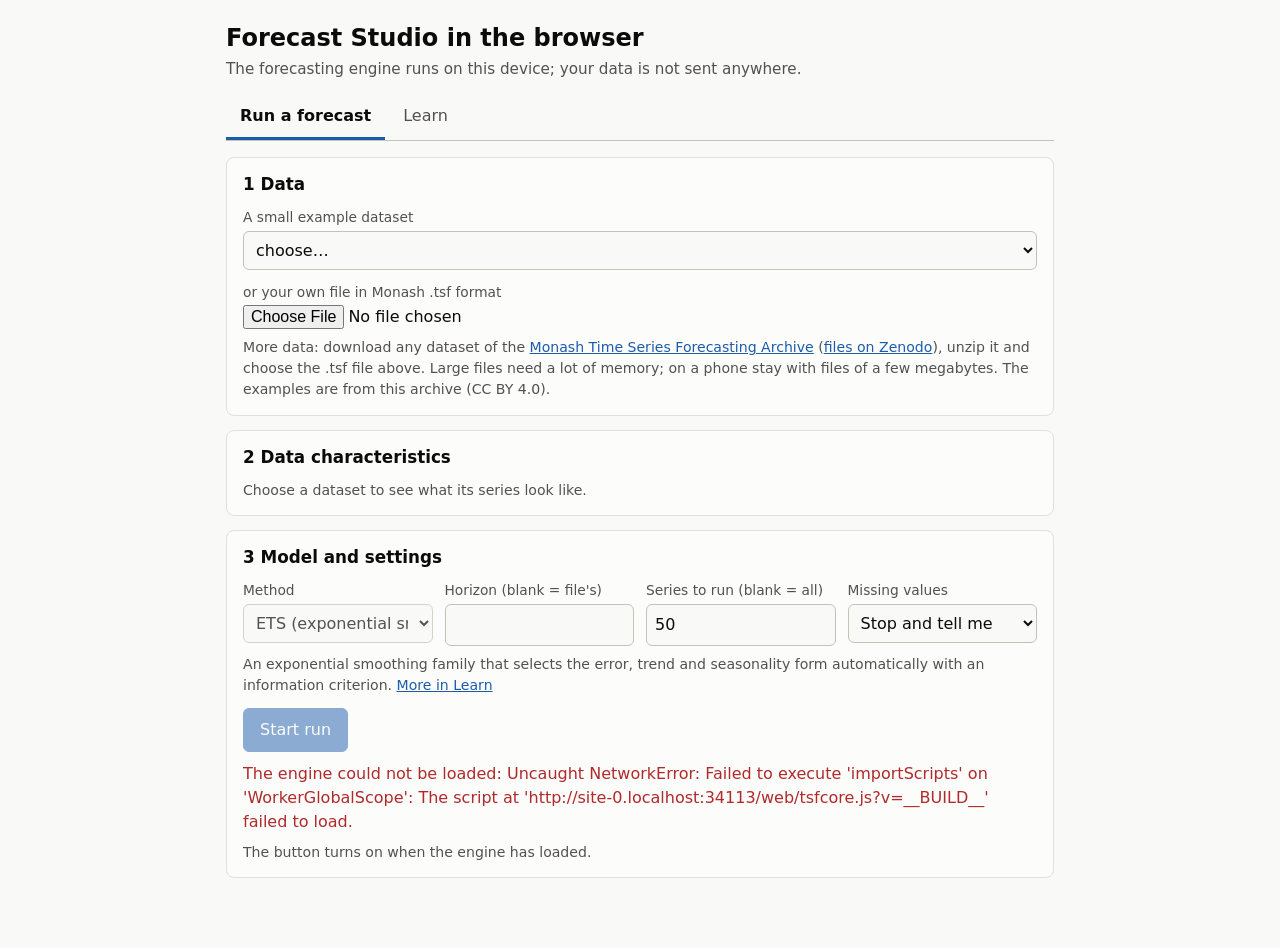
==== web/index.html @ 1c09b280 "References checked against bibliographic records; Learn explains the characteristics Reference check" ====
<!doctype html>
<html lang="en">
<head>
<meta charset="utf-8">
<meta name="viewport" content="width=device-width, initial-scale=1">
<title>Forecast Studio in the browser</title>
<style>
  :root {
    color-scheme: light;
    --bg: #f9f9f7; --panel: #fcfcfb; --ink: #0b0b0b; --ink2: #52514e; --muted: #898781; --line: #e1e0d9; --axis: #c3c2b7;
    --accent: #1c5cab; --on-accent: #ffffff; --series-1: #2a78d6; --band: rgba(42, 120, 214, 0.07);
    --warn: #7a5200; --bad: #b02a2a;
  }
  @media (prefers-color-scheme: dark) {
    :root {
      color-scheme: dark;
      --bg: #0d0d0d; --panel: #1a1a19; --ink: #f0efec; --ink2: #c3c2b7; --muted: #898781; --line: #2c2c2a; --axis: #383835;
      --accent: #86b6ef; --on-accent: #0b0b0b; --series-1: #3987e5; --band: rgba(57, 135, 229, 0.10);
      --warn: #fab219; --bad: #e66767;
    }
  }
  * { box-sizing: border-box; }
  body { margin: 0; background: var(--bg); color: var(--ink); font: 16px/1.5 system-ui, -apple-system, "Segoe UI", sans-serif; }
  main { max-width: 860px; margin: 0 auto; padding: 20px 16px 56px; }
  h1 { font-size: 1.5rem; margin: 0 0 2px; }
  .sub { color: var(--ink2); margin: 0 0 14px; font-size: 0.95rem; }
  nav { display: flex; gap: 4px; border-bottom: 1px solid var(--axis); margin-bottom: 16px; }
  nav button { font: inherit; padding: 9px 14px; border: 0; border-bottom: 3px solid transparent; background: none; color: var(--ink2); cursor: pointer; }
  nav button[aria-selected=true] { color: var(--ink); border-bottom-color: var(--accent); font-weight: 600; }
  section { background: var(--panel); border: 1px solid var(--line); border-radius: 8px; padding: 14px 16px; margin-bottom: 14px; }
  h2 { font-size: 1.05rem; margin: 0 0 10px; }
  h3 { font-size: 0.98rem; margin: 18px 0 6px; }
  label { display: block; font-size: 0.86rem; color: var(--ink2); margin-bottom: 3px; }
  .grid { display: grid; grid-template-columns: repeat(auto-fit, minmax(160px, 1fr)); gap: 12px; }
  select, input[type=number] { width: 100%; padding: 8px; font: inherit; color: var(--ink); background: var(--bg); border: 1px solid var(--axis); border-radius: 6px; }
  input[type=file] { width: 100%; font: inherit; color: var(--ink); }
  button.act { font: inherit; padding: 9px 16px; border-radius: 6px; border: 1px solid var(--accent); background: var(--accent); color: var(--on-accent); cursor: pointer; }
  button.plain { font: inherit; padding: 7px 12px; border-radius: 6px; border: 1px solid var(--axis); background: transparent; color: var(--ink); cursor: pointer; }
  button:disabled { opacity: 0.5; cursor: default; }
  .row { display: flex; flex-wrap: wrap; gap: 10px; align-items: center; margin-top: 12px; }
  .note { color: var(--ink2); font-size: 0.88rem; margin: 8px 0 0; }
  .note a, .learn a { color: var(--accent); }
  .status { margin: 0; }
  .error { color: var(--bad); }
  .warning { color: var(--warn); font-size: 0.9rem; margin: 6px 0 0; }
  .scroll { overflow-x: auto; }
  table { border-collapse: collapse; width: 100%; font-size: 0.92rem; font-variant-numeric: tabular-nums; }
  th, td { padding: 6px 8px; border-bottom: 1px solid var(--line); text-align: right; white-space: nowrap; }
  th:first-child, td:first-child { text-align: left; }
  th { color: var(--ink2); font-weight: 600; }
  .files a { display: inline-block; margin: 4px 12px 0 0; color: var(--accent); font-size: 0.92rem; }
  .bar { height: 6px; background: var(--line); border-radius: 3px; overflow: hidden; margin-top: 10px; }
  .bar > div { height: 100%; width: 0; background: var(--series-1); transition: width 0.3s linear; }
  /* charts */
  .chart { position: relative; margin-top: 6px; }
  .chart svg { display: block; width: 100%; height: auto; touch-action: pan-y; }
  .chart-head { display: flex; flex-wrap: wrap; gap: 8px; align-items: end; }
  .chart-head > div { flex: 1 1 180px; }
  .legend { display: flex; gap: 14px; font-size: 0.85rem; color: var(--ink2); margin: 8px 0 0; }
  .legend i { display: inline-block; width: 18px; height: 0; border-top: 2px solid; vertical-align: middle; margin-right: 5px; }
  .tip { position: absolute; pointer-events: none; background: var(--panel); border: 1px solid var(--axis); border-radius: 6px; padding: 5px 8px;
         font-size: 0.82rem; line-height: 1.35; white-space: nowrap; box-shadow: 0 2px 8px rgba(0, 0, 0, 0.12); font-variant-numeric: tabular-nums; }
  .tip b { font-weight: 600; }
  svg text { font: 11px system-ui, -apple-system, "Segoe UI", sans-serif; fill: var(--muted); }
  svg .lbl { fill: var(--ink2); font-size: 12px; }
  /* data characteristics */
  .tiles { display: grid; grid-template-columns: repeat(auto-fit, minmax(110px, 1fr)); gap: 8px; }
  .tile { border: 1px solid var(--line); border-radius: 6px; padding: 8px 10px; }
  .tile b { display: block; font-size: 1.35rem; font-weight: 600; line-height: 1.2; }
  .tile span { font-size: 0.85rem; color: var(--ink2); }
  .chk { display: flex; gap: 8px; align-items: center; margin: 10px 0 0; font-size: 0.9rem; color: var(--ink); }
  #pcaCanvas { display: block; width: 100%; touch-action: pan-y; cursor: crosshair; }
  .pca-legend { display: flex; flex-wrap: wrap; gap: 6px 10px; align-items: center; font-size: 0.85rem; color: var(--ink2); margin-top: 8px; }
  .pca-legend button { font: inherit; display: inline-flex; align-items: center; gap: 6px; padding: 3px 8px; border: 1px solid var(--axis);
                       border-radius: 14px; background: transparent; color: var(--ink); cursor: pointer; }
  .pca-legend button[aria-pressed=true] { border-color: var(--ink); font-weight: 600; }
  .sw { display: inline-block; width: 10px; height: 10px; border-radius: 50%; }
  .sw.hollow { border: 1.2px solid var(--muted); }
  .ramp { display: inline-block; width: 90px; height: 10px; border-radius: 5px; }
  section > div details, #charBody > details { border-top: 1px solid var(--line); padding: 8px 0; margin-top: 10px; }
  details > summary { cursor: pointer; font-size: 0.93rem; color: var(--ink2); }
  /* learn */
  .learn p { margin: 6px 0; }
  .learn details { border-top: 1px solid var(--line); padding: 8px 0; }
  .learn summary { cursor: pointer; font-weight: 600; }
  .learn summary span { font-weight: 400; color: var(--ink2); }
  .learn dl { margin: 8px 0 0; display: grid; grid-template-columns: minmax(90px, max-content) 1fr; gap: 4px 12px; font-size: 0.93rem; }
  .learn dt { color: var(--ink2); }
  .learn dd { margin: 0; }
  .learn ol { padding-left: 20px; font-size: 0.92rem; }
  .learn li { margin-bottom: 6px; }
  .tag { font-size: 0.78rem; color: var(--ink2); border: 1px solid var(--axis); border-radius: 4px; padding: 0 5px; margin-left: 6px; white-space: nowrap; }
  @media (max-width: 520px) { .learn dl { grid-template-columns: 1fr; } .learn dt { margin-top: 6px; } }
</style>
</head>
<body>
<main>
  <h1>Forecast Studio in the browser</h1>
  <p class="sub">The forecasting engine runs on this device; your data is not sent anywhere.</p>
  <nav role="tablist">
    <button id="tab-run" role="tab" aria-selected="true" aria-controls="panel-run">Run a forecast</button>
    <button id="tab-learn" role="tab" aria-selected="false" aria-controls="panel-learn">Learn</button>
  </nav>

  <div id="panel-run" role="tabpanel" aria-labelledby="tab-run">
    <section>
      <h2>1 Data</h2>
      <label for="example">A small example dataset</label>
      <select id="example"><option value="">loading…</option></select>
      <label for="file" style="margin-top:12px">or your own file in Monash .tsf format</label>
      <input id="file" type="file" accept=".tsf,text/plain">
      <p id="dataInfo" class="note"></p>
      <p class="note">More data: download any dataset of the
        <a href="https://forecastingdata.org/" target="_blank" rel="noopener">Monash Time Series Forecasting Archive</a>
        (<a href="https://zenodo.org/communities/forecasting" target="_blank" rel="noopener">files on Zenodo</a>), unzip it and choose
        the .tsf file above. Large files need a lot of memory; on a phone stay with files of a few megabytes.
        The examples are from this archive (CC BY 4.0).</p>
    </section>

    <section>
      <h2>2 Data characteristics</h2>
      <p id="charStatus" class="note" style="margin-top:0">Choose a dataset to see what its series look like.</p>
      <button id="charRun" class="plain" type="button" hidden>Analyse the data</button>
      <div id="charBody" hidden>
        <h3>Demand pattern of the series</h3>
        <div id="classTiles" class="tiles"></div>
        <p class="note">Classes of Syntetos, Boylan and Croston (2005): a series is <i>intermittent</i> or <i>lumpy</i> when demand
          occurs rarely (average interval between non-zero values of 1.32 or more), and <i>erratic</i> or <i>lumpy</i> when the
          non-zero values vary a lot (squared coefficient of variation of 0.49 or more).</p>

        <h3>Map of the series (principal components)</h3>
        <p id="pcaHint" class="note" style="margin-top:0"></p>
        <div id="pcaBox">
          <div class="grid">
            <div><label for="pcaX">Horizontal axis</label><select id="pcaX"></select></div>
            <div><label for="pcaY">Vertical axis</label><select id="pcaY"></select></div>
            <div><label for="pcaColor">Colour by</label><select id="pcaColor"></select></div>
          </div>
          <label class="chk"><input id="pcaArrows" type="checkbox" checked> Show the characteristics that pull the map (loadings)</label>
          <div id="pcaWrap" class="chart"><canvas id="pcaCanvas" role="img"></canvas><div id="pcaTip" class="tip" hidden></div></div>
          <div id="pcaLegend" class="pca-legend"></div>
          <p id="pcaNote" class="note"></p>
          <details><summary>Strongest loadings of each component</summary><div class="scroll"><table id="loadTable"></table></div></details>
        </div>
        <details><summary>Summary of every characteristic</summary><div class="scroll"><table id="featTable"></table></div></details>
        <div class="row"><button id="featCsv" class="plain" type="button">Download characteristics (CSV)</button>
          <button id="pcaCsv" class="plain" type="button">Download map coordinates (CSV)</button></div>
      </div>
    </section>

    <section>
      <h2>3 Model and settings</h2>
      <div class="grid">
        <div><label for="method">Method</label><select id="method" disabled><option>loading…</option></select></div>
        <div><label for="horizon">Horizon (blank = file's)</label><input id="horizon" type="number" min="1" inputmode="numeric"></div>
        <div><label for="maxSeries">Series to run (blank = all)</label><input id="maxSeries" type="number" min="1" inputmode="numeric" value="50"></div>
        <div><label for="missing">Missing values</label>
          <select id="missing"><option value="error">Stop and tell me</option><option value="locf">Carry last value forward</option>
            <option value="interpolate">Linear interpolation</option><option value="zero">Fill with zero</option></select></div>
      </div>
      <p id="methodInfo" class="note"></p>
      <div class="row"><button id="run" class="act" type="button" disabled>Start run</button><p id="status" class="status note">Loading the engine…</p></div>
      <p id="runWhy" class="note" hidden></p>
      <div id="progress" class="bar" hidden><div></div></div>
    </section>

    <section id="results" hidden>
      <h2>4 Results</h2>
      <p id="runInfo" class="note"></p>
      <div id="warnings"></div>

      <h3>Summary of the error measures</h3>
      <div class="scroll"><table id="summary"></table></div>

      <h3 id="fcTitle">Actual values and forecast</h3>
      <div class="chart-head">
        <div><label for="seriesSel">Series</label><select id="seriesSel"></select></div>
        <button id="prevSeries" class="plain" type="button" aria-label="Previous series">‹ Previous</button>
        <button id="nextSeries" class="plain" type="button" aria-label="Next series">Next ›</button>
      </div>
      <div class="legend"><span><i style="border-color:var(--ink2)"></i>Actual</span><span><i style="border-color:var(--series-1)"></i>Forecast</span></div>
      <div id="fcChart" class="chart"></div>
      <p id="fcNote" class="note"></p>

      <h3 id="histTitle">How the error is spread over the series</h3>
      <div class="chart-head"><div><label for="metricSel">Error measure</label><select id="metricSel"></select></div></div>
      <div id="histChart" class="chart"></div>
      <p id="histNote" class="note"></p>

      <h3>Result files</h3>
      <div class="row" style="margin-top:4px"><button id="downloadAll" class="act" type="button">Download all (.zip)</button></div>
      <div id="files" class="files"></div>
    </section>
  </div>

  <div id="panel-learn" role="tabpanel" aria-labelledby="tab-learn" class="learn" hidden>
    <section>
      <h2>What a run does</h2>
      <p>Each series is split in two: the last <i>horizon</i> observations are set aside as the test part, everything before
        them is the training part. The method sees only the training part and forecasts the horizon; the forecast is then
        compared with the test part, one error value per series for each measure.</p>
      <p>Series too short for the split are left out and listed in the result. When a method fails on a series, that series
        receives the seasonal naive forecast instead; these fallbacks are counted and reported, never hidden.</p>
      <p>Nothing on this tab runs a computation. The texts are the ones the desktop application shows for the same methods
        and measures.</p>
    </section>
    <section>
      <h2>Forecasting methods</h2>
      <p class="note" style="margin-top:0">The methods this page can run. Open one to read how it works, when to use it and what to watch for.</p>
      <div id="learnModels"></div>
    </section>
    <section>
      <h2>Error measures</h2>
      <p class="note" style="margin-top:0">Every measure is computed per series; the summary gives the mean and the median over the series.
        A value that is undefined for a series (for example a division by zero) is left out and counted, not replaced.</p>
      <div id="learnMetrics"></div>
    </section>
    <section>
      <h2>Data characteristics and the map of the series</h2>
      <p class="note" style="margin-top:0">What the page computes for every series before any forecast is made, and how to read the map drawn from it.</p>
      <div id="learnChars"></div>
    </section>
    <section>
      <h2>References</h2>
      <p id="learnRefsNote" class="note" style="margin-top:0"></p>
      <ol id="learnRefs"></ol>
    </section>
  </div>
</main>
<!-- __BUILD__ is replaced by the commit id when the page is published, so a browser never mixes files of two versions -->
<script src="app.js?v=__BUILD__"></script>
</body>
</html>
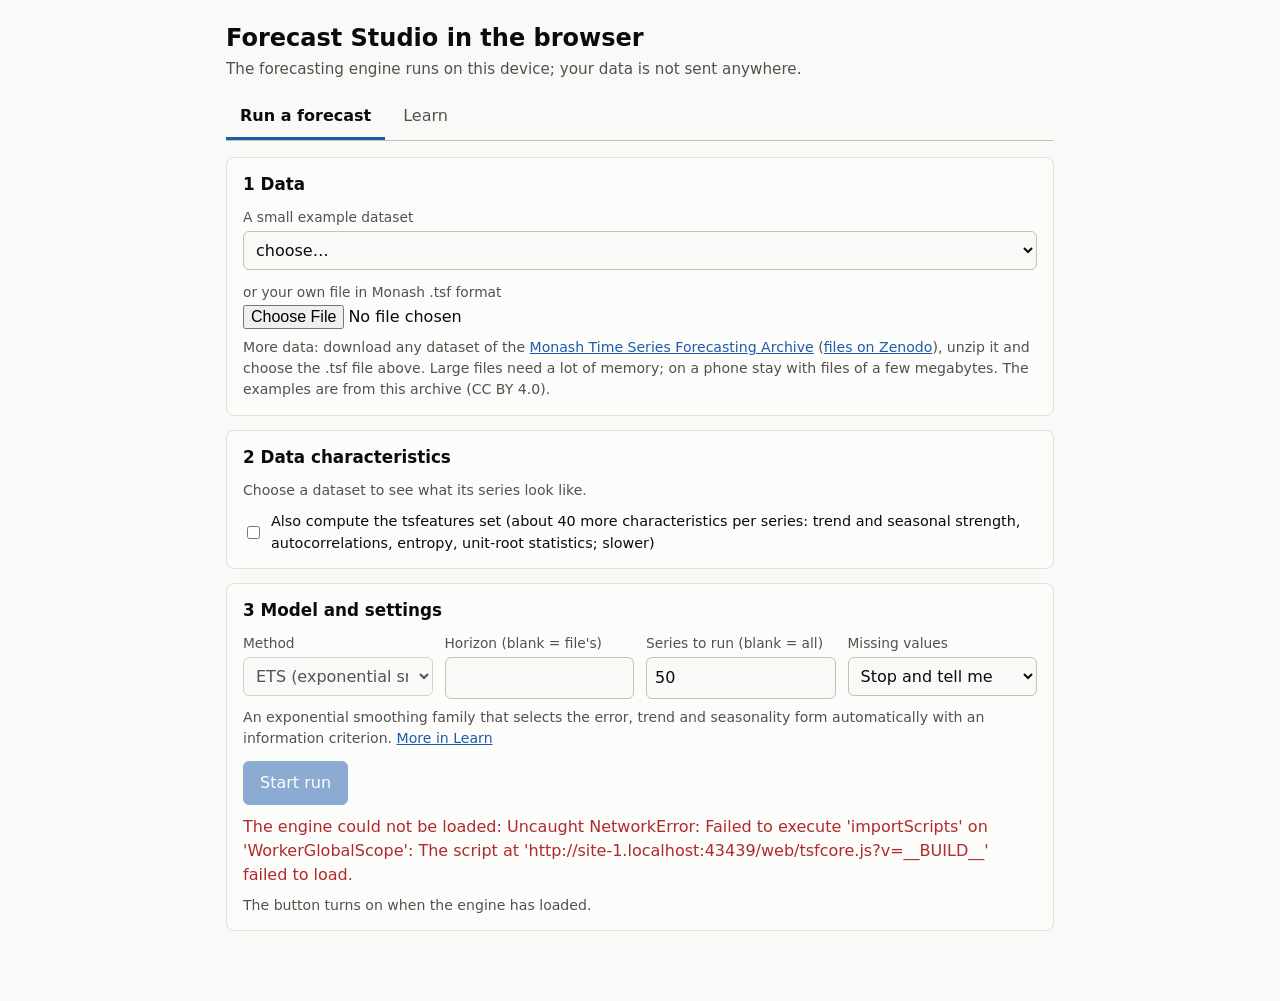
==== commit 933e5777: "tsfeatures set in the C++ core and on the browser page; remaining references checked cpp/src/tsfeat." ====
--- a/web/index.html
+++ b/web/index.html
@@ -120,6 +120,8 @@
     <section>
       <h2>2 Data characteristics</h2>
       <p id="charStatus" class="note" style="margin-top:0">Choose a dataset to see what its series look like.</p>
+      <label id="charTsfRow" class="chk" hidden><input id="charTsf" type="checkbox"> Also compute the tsfeatures set (about 40 more
+        characteristics per series: trend and seasonal strength, autocorrelations, entropy, unit-root statistics; slower)</label>
       <button id="charRun" class="plain" type="button" hidden>Analyse the data</button>
       <div id="charBody" hidden>
         <h3>Demand pattern of the series</h3>
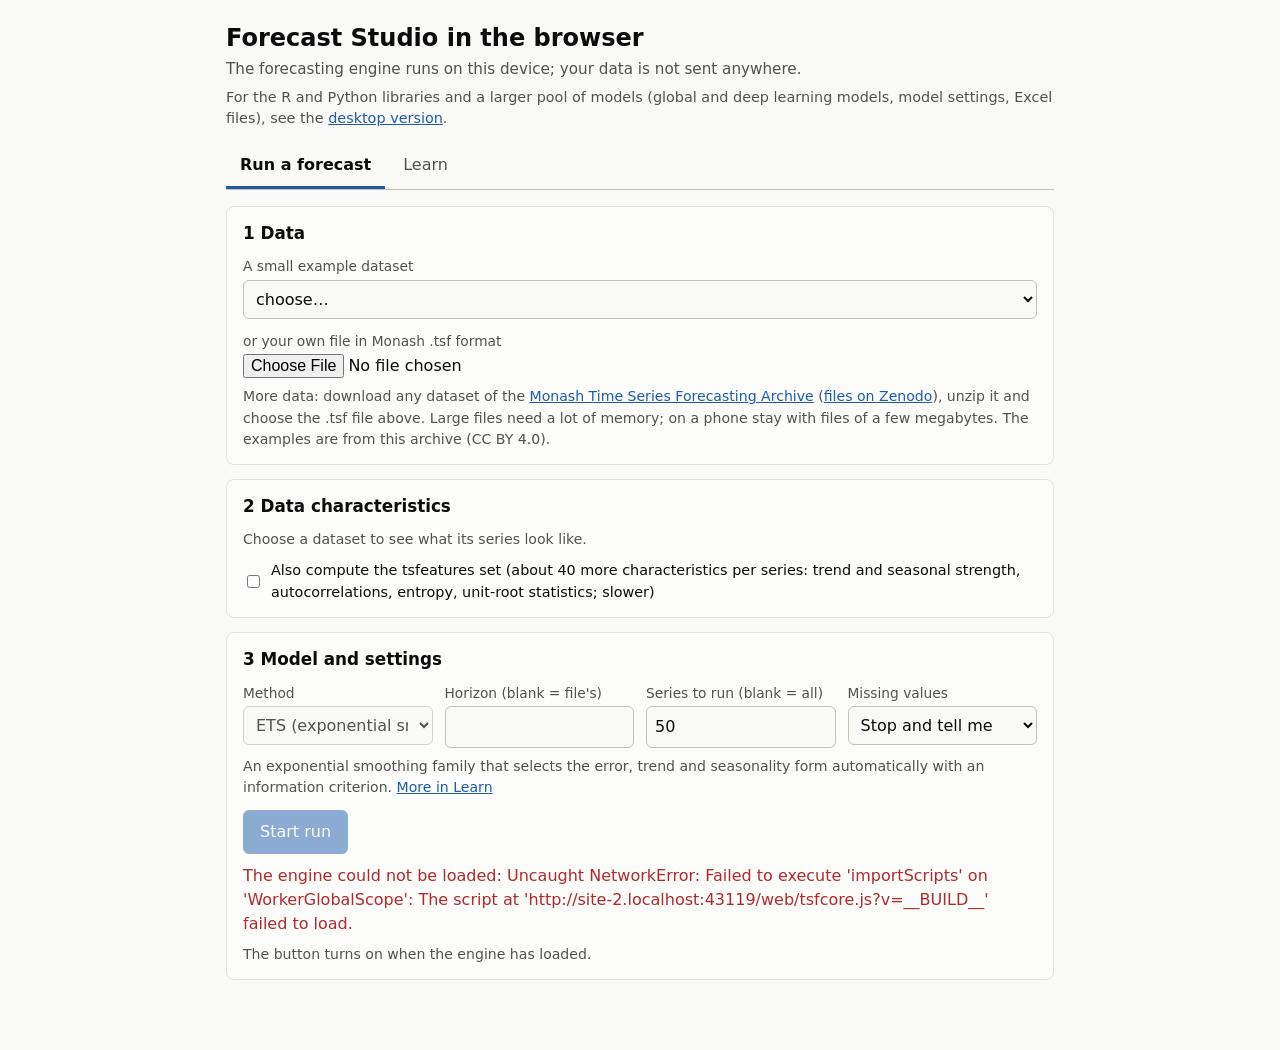
==== commit ad712294: "Browser page: link to the desktop version; desktop page with download, R and Python setup The browse" ====
--- a/web/index.html
+++ b/web/index.html
@@ -23,7 +23,9 @@
   body { margin: 0; background: var(--bg); color: var(--ink); font: 16px/1.5 system-ui, -apple-system, "Segoe UI", sans-serif; }
   main { max-width: 860px; margin: 0 auto; padding: 20px 16px 56px; }
   h1 { font-size: 1.5rem; margin: 0 0 2px; }
-  .sub { color: var(--ink2); margin: 0 0 14px; font-size: 0.95rem; }
+  .sub { color: var(--ink2); margin: 0 0 6px; font-size: 0.95rem; }
+  .desk { color: var(--ink2); margin: 0 0 14px; font-size: 0.9rem; }
+  .desk a { color: var(--accent); }
   nav { display: flex; gap: 4px; border-bottom: 1px solid var(--axis); margin-bottom: 16px; }
   nav button { font: inherit; padding: 9px 14px; border: 0; border-bottom: 3px solid transparent; background: none; color: var(--ink2); cursor: pointer; }
   nav button[aria-selected=true] { color: var(--ink); border-bottom-color: var(--accent); font-weight: 600; }
@@ -97,6 +99,8 @@
 <main>
   <h1>Forecast Studio in the browser</h1>
   <p class="sub">The forecasting engine runs on this device; your data is not sent anywhere.</p>
+  <p class="desk">For the R and Python libraries and a larger pool of models (global and deep learning models, model settings,
+    Excel files), see the <a href="desktop.html">desktop version</a>.</p>
   <nav role="tablist">
     <button id="tab-run" role="tab" aria-selected="true" aria-controls="panel-run">Run a forecast</button>
     <button id="tab-learn" role="tab" aria-selected="false" aria-controls="panel-learn">Learn</button>
@@ -208,7 +212,9 @@
     </section>
     <section>
       <h2>Forecasting methods</h2>
-      <p class="note" style="margin-top:0">The methods this page can run. Open one to read how it works, when to use it and what to watch for.</p>
+      <p class="note" style="margin-top:0">The methods this page can run. Open one to read how it works, when to use it and what to watch for.
+        The <a href="desktop.html">desktop version</a> adds global and deep learning models and can run the methods with the
+        original R and Python libraries.</p>
       <div id="learnModels"></div>
     </section>
     <section>
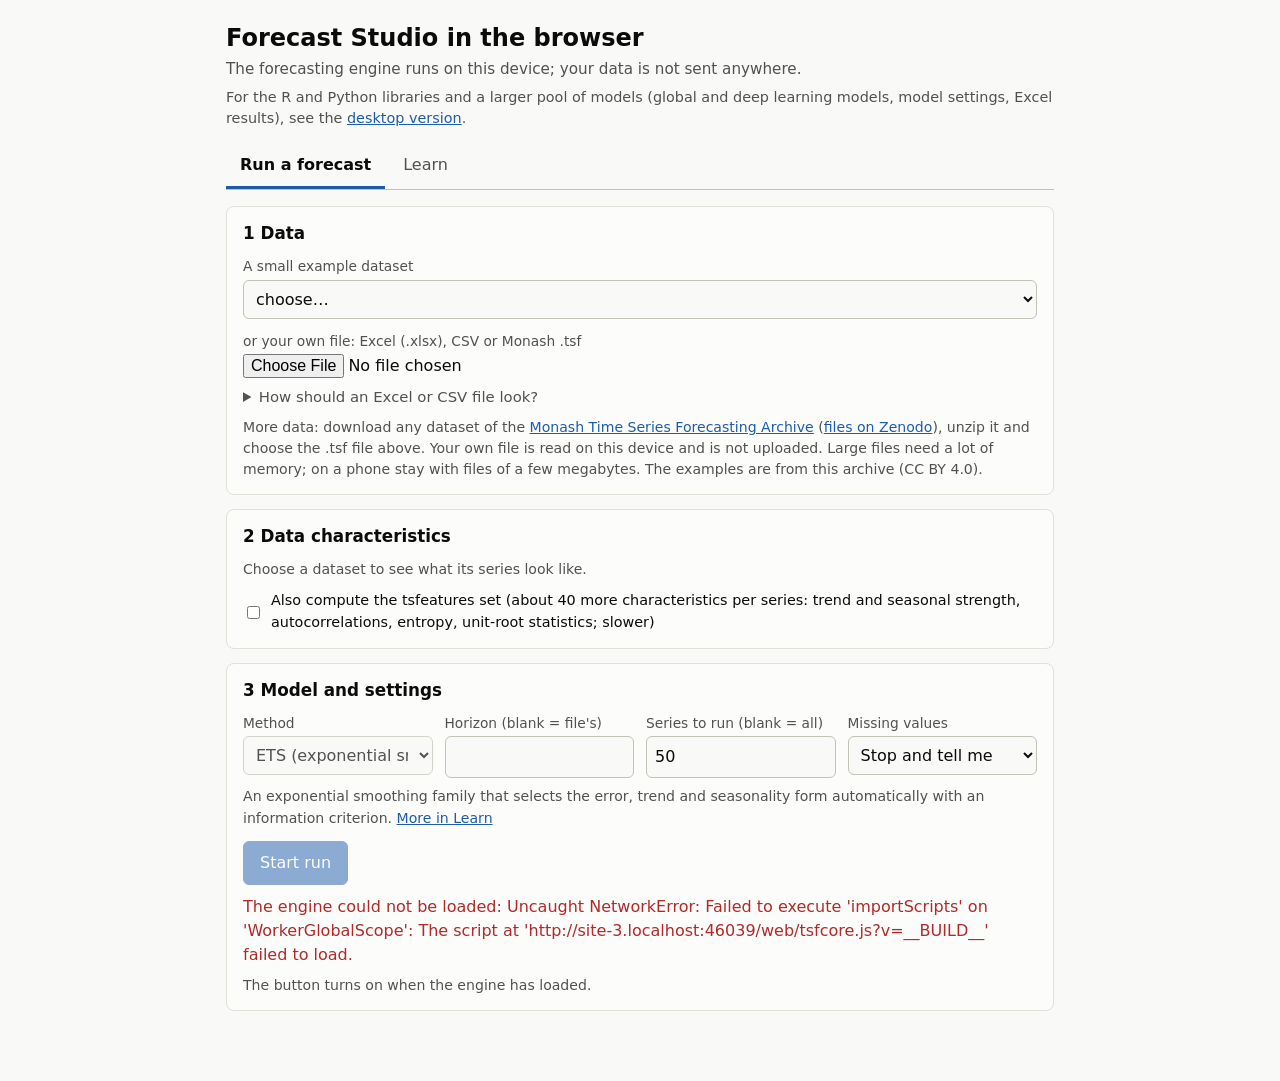
==== commit 7320a37e: "Browser page: Excel and CSV files are converted to .tsf on the device web/convert.js reads a CSV / t" ====
--- a/web/index.html
+++ b/web/index.html
@@ -100,7 +100,7 @@
   <h1>Forecast Studio in the browser</h1>
   <p class="sub">The forecasting engine runs on this device; your data is not sent anywhere.</p>
   <p class="desk">For the R and Python libraries and a larger pool of models (global and deep learning models, model settings,
-    Excel files), see the <a href="desktop.html">desktop version</a>.</p>
+    Excel results), see the <a href="desktop.html">desktop version</a>.</p>
   <nav role="tablist">
     <button id="tab-run" role="tab" aria-selected="true" aria-controls="panel-run">Run a forecast</button>
     <button id="tab-learn" role="tab" aria-selected="false" aria-controls="panel-learn">Learn</button>
@@ -111,13 +111,32 @@
       <h2>1 Data</h2>
       <label for="example">A small example dataset</label>
       <select id="example"><option value="">loading…</option></select>
-      <label for="file" style="margin-top:12px">or your own file in Monash .tsf format</label>
-      <input id="file" type="file" accept=".tsf,text/plain">
+      <label for="file" style="margin-top:12px">or your own file: Excel (.xlsx), CSV or Monash .tsf</label>
+      <input id="file" type="file" accept=".tsf,.csv,.tsv,.txt,.xlsx,.xlsm,text/plain,text/csv,text/tab-separated-values,application/vnd.ms-excel,application/vnd.openxmlformats-officedocument.spreadsheetml.sheet">
+      <div id="convBox" hidden>
+        <p id="convInfo" class="note"></p>
+        <label for="convFreq">Frequency of the data</label>
+        <select id="convFreq"></select>
+        <button id="convSave" class="plain" type="button" style="margin-top:10px" hidden>Download the converted .tsf file</button>
+      </div>
       <p id="dataInfo" class="note"></p>
+      <details class="note">
+        <summary>How should an Excel or CSV file look?</summary>
+        <p>Either of these, with a header row; the page works out which one it is and converts the table on this device.</p>
+        <ul>
+          <li><b>One row per date:</b> a date column, then one column per series (for example <i>date, shop A, shop B</i>).</li>
+          <li><b>One row per observation:</b> three columns for the series name, the date and the value
+            (for example <i>series, date, value</i>).</li>
+          <li><b>No dates:</b> only columns of numbers, one per series, oldest value first; choose the frequency yourself.</li>
+        </ul>
+        <p>Dates may be written as 2024-01-31, 31.01.2024, 2024-01, Jan 2024, 2024 Q1 or a plain year, or be Excel date cells.
+          Each series needs one value per period (day, week, month …); dates that are absent become missing values. In an Excel
+          file the first sheet that holds a table is read. Old .xls files are not read: save them as .xlsx or CSV.</p>
+      </details>
       <p class="note">More data: download any dataset of the
         <a href="https://forecastingdata.org/" target="_blank" rel="noopener">Monash Time Series Forecasting Archive</a>
         (<a href="https://zenodo.org/communities/forecasting" target="_blank" rel="noopener">files on Zenodo</a>), unzip it and choose
-        the .tsf file above. Large files need a lot of memory; on a phone stay with files of a few megabytes.
+        the .tsf file above. Your own file is read on this device and is not uploaded. Large files need a lot of memory; on a phone stay with files of a few megabytes.
         The examples are from this archive (CC BY 4.0).</p>
     </section>
 
@@ -236,6 +255,7 @@
   </div>
 </main>
 <!-- __BUILD__ is replaced by the commit id when the page is published, so a browser never mixes files of two versions -->
+<script src="convert.js?v=__BUILD__"></script>
 <script src="app.js?v=__BUILD__"></script>
 </body>
 </html>
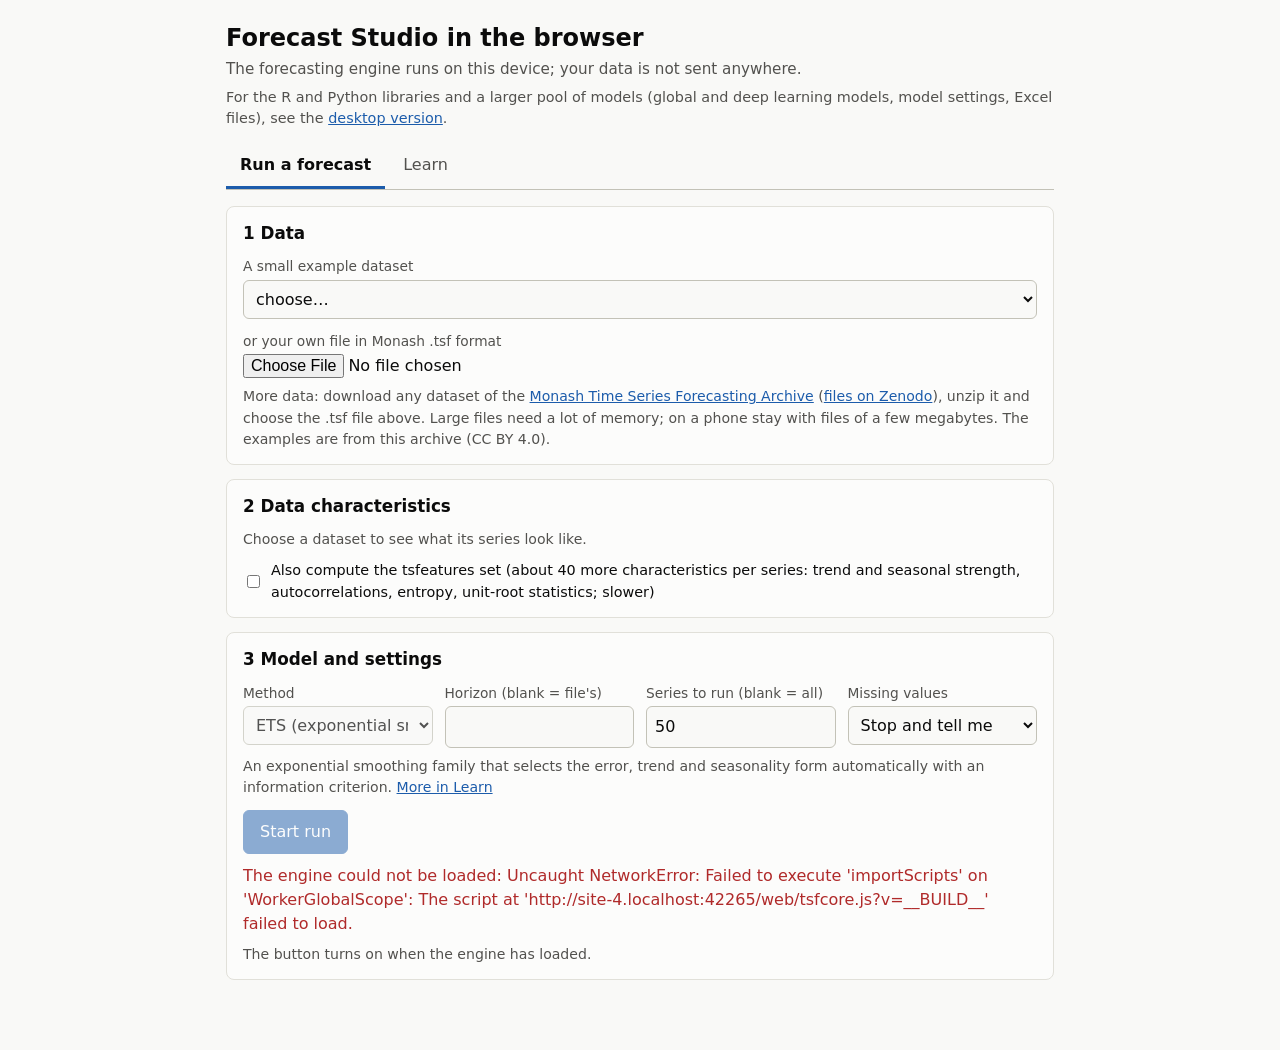
==== commit 62657ab1: "Merge remote-tracking branch 'origin/main' into claude/modest-rubin-37dfii # Conflicts: #	cpp/CMakeL" ====
--- a/web/index.html
+++ b/web/index.html
@@ -100,7 +100,7 @@
   <h1>Forecast Studio in the browser</h1>
   <p class="sub">The forecasting engine runs on this device; your data is not sent anywhere.</p>
   <p class="desk">For the R and Python libraries and a larger pool of models (global and deep learning models, model settings,
-    Excel results), see the <a href="desktop.html">desktop version</a>.</p>
+    Excel files), see the <a href="desktop.html">desktop version</a>.</p>
   <nav role="tablist">
     <button id="tab-run" role="tab" aria-selected="true" aria-controls="panel-run">Run a forecast</button>
     <button id="tab-learn" role="tab" aria-selected="false" aria-controls="panel-learn">Learn</button>
@@ -111,32 +111,13 @@
       <h2>1 Data</h2>
       <label for="example">A small example dataset</label>
       <select id="example"><option value="">loading…</option></select>
-      <label for="file" style="margin-top:12px">or your own file: Excel (.xlsx), CSV or Monash .tsf</label>
-      <input id="file" type="file" accept=".tsf,.csv,.tsv,.txt,.xlsx,.xlsm,text/plain,text/csv,text/tab-separated-values,application/vnd.ms-excel,application/vnd.openxmlformats-officedocument.spreadsheetml.sheet">
-      <div id="convBox" hidden>
-        <p id="convInfo" class="note"></p>
-        <label for="convFreq">Frequency of the data</label>
-        <select id="convFreq"></select>
-        <button id="convSave" class="plain" type="button" style="margin-top:10px" hidden>Download the converted .tsf file</button>
-      </div>
+      <label for="file" style="margin-top:12px">or your own file in Monash .tsf format</label>
+      <input id="file" type="file" accept=".tsf,text/plain">
       <p id="dataInfo" class="note"></p>
-      <details class="note">
-        <summary>How should an Excel or CSV file look?</summary>
-        <p>Either of these, with a header row; the page works out which one it is and converts the table on this device.</p>
-        <ul>
-          <li><b>One row per date:</b> a date column, then one column per series (for example <i>date, shop A, shop B</i>).</li>
-          <li><b>One row per observation:</b> three columns for the series name, the date and the value
-            (for example <i>series, date, value</i>).</li>
-          <li><b>No dates:</b> only columns of numbers, one per series, oldest value first; choose the frequency yourself.</li>
-        </ul>
-        <p>Dates may be written as 2024-01-31, 31.01.2024, 2024-01, Jan 2024, 2024 Q1 or a plain year, or be Excel date cells.
-          Each series needs one value per period (day, week, month …); dates that are absent become missing values. In an Excel
-          file the first sheet that holds a table is read. Old .xls files are not read: save them as .xlsx or CSV.</p>
-      </details>
       <p class="note">More data: download any dataset of the
         <a href="https://forecastingdata.org/" target="_blank" rel="noopener">Monash Time Series Forecasting Archive</a>
         (<a href="https://zenodo.org/communities/forecasting" target="_blank" rel="noopener">files on Zenodo</a>), unzip it and choose
-        the .tsf file above. Your own file is read on this device and is not uploaded. Large files need a lot of memory; on a phone stay with files of a few megabytes.
+        the .tsf file above. Large files need a lot of memory; on a phone stay with files of a few megabytes.
         The examples are from this archive (CC BY 4.0).</p>
     </section>
 
@@ -255,7 +236,6 @@
   </div>
 </main>
 <!-- __BUILD__ is replaced by the commit id when the page is published, so a browser never mixes files of two versions -->
-<script src="convert.js?v=__BUILD__"></script>
 <script src="app.js?v=__BUILD__"></script>
 </body>
 </html>
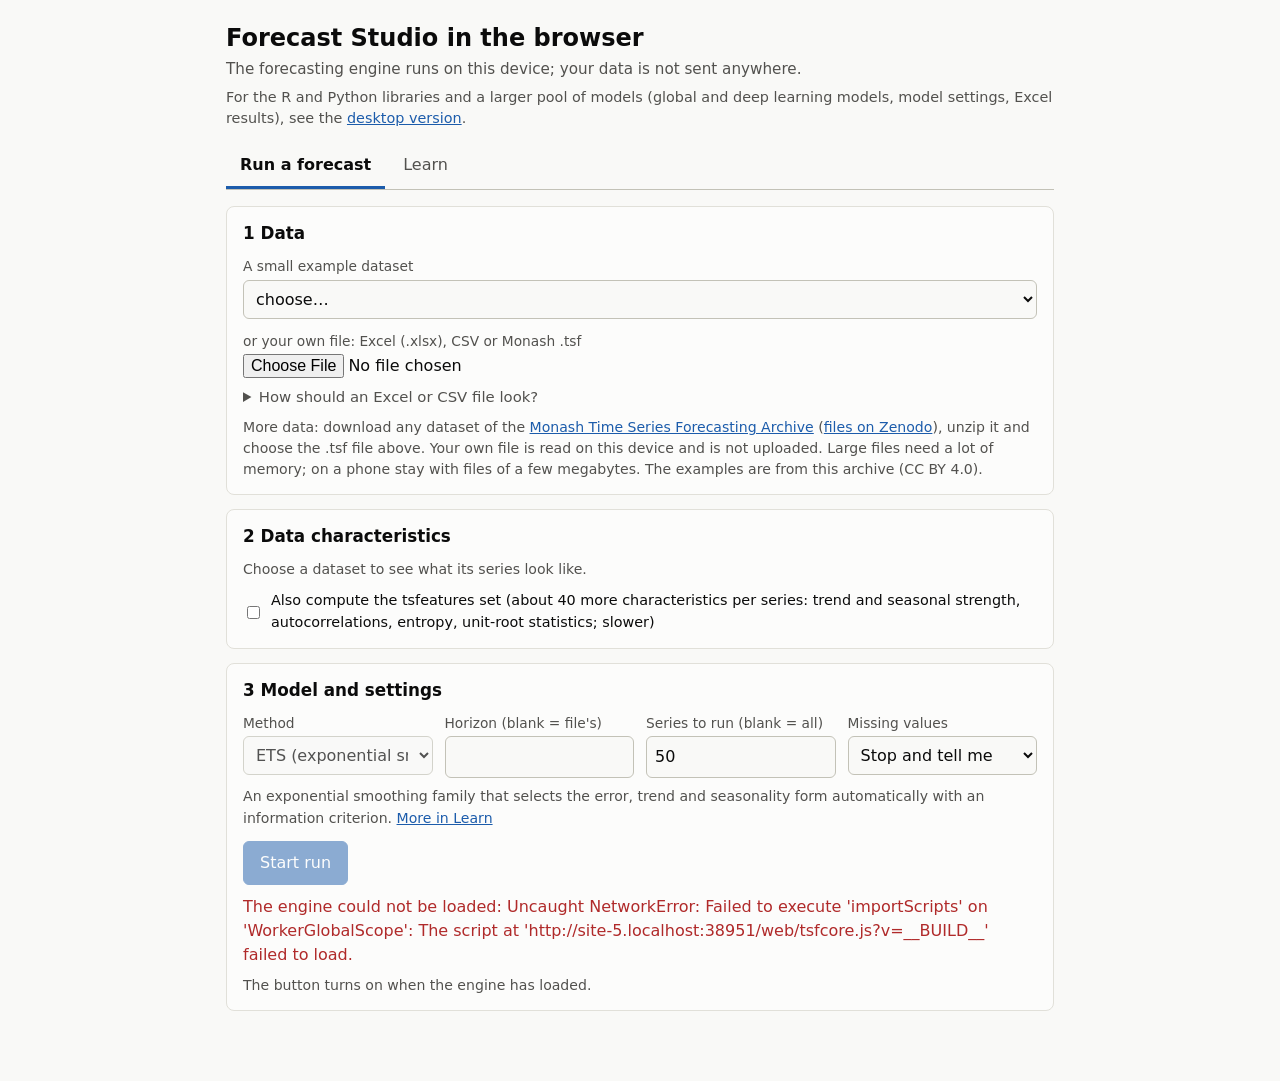
==== commit 233f06f3: "Browser page: the map of the series can be shown in 3D A 2D / 3D switch above the map. In 3D the fir" ====
--- a/web/index.html
+++ b/web/index.html
@@ -72,6 +72,12 @@
   .tile span { font-size: 0.85rem; color: var(--ink2); }
   .chk { display: flex; gap: 8px; align-items: center; margin: 10px 0 0; font-size: 0.9rem; color: var(--ink); }
   #pcaCanvas { display: block; width: 100%; touch-action: pan-y; cursor: crosshair; }
+  .seg { display: flex; align-items: center; margin: 4px 0 10px; }
+  .seg button:not(.plain) { font: inherit; min-width: 56px; padding: 7px 14px; border: 1px solid var(--axis); background: transparent; color: var(--ink); cursor: pointer; }
+  .seg button:not(.plain):first-child { border-radius: 6px 0 0 6px; }
+  .seg button:not(.plain):nth-child(2) { border-radius: 0 6px 6px 0; border-left: 0; }
+  .seg button[aria-pressed=true] { background: var(--ink); color: var(--panel); border-color: var(--ink); }
+  .seg button.plain { margin-left: 10px; }
   .pca-legend { display: flex; flex-wrap: wrap; gap: 6px 10px; align-items: center; font-size: 0.85rem; color: var(--ink2); margin-top: 8px; }
   .pca-legend button { font: inherit; display: inline-flex; align-items: center; gap: 6px; padding: 3px 8px; border: 1px solid var(--axis);
                        border-radius: 14px; background: transparent; color: var(--ink); cursor: pointer; }
@@ -100,7 +106,7 @@
   <h1>Forecast Studio in the browser</h1>
   <p class="sub">The forecasting engine runs on this device; your data is not sent anywhere.</p>
   <p class="desk">For the R and Python libraries and a larger pool of models (global and deep learning models, model settings,
-    Excel files), see the <a href="desktop.html">desktop version</a>.</p>
+    Excel results), see the <a href="desktop.html">desktop version</a>.</p>
   <nav role="tablist">
     <button id="tab-run" role="tab" aria-selected="true" aria-controls="panel-run">Run a forecast</button>
     <button id="tab-learn" role="tab" aria-selected="false" aria-controls="panel-learn">Learn</button>
@@ -111,13 +117,32 @@
       <h2>1 Data</h2>
       <label for="example">A small example dataset</label>
       <select id="example"><option value="">loading…</option></select>
-      <label for="file" style="margin-top:12px">or your own file in Monash .tsf format</label>
-      <input id="file" type="file" accept=".tsf,text/plain">
+      <label for="file" style="margin-top:12px">or your own file: Excel (.xlsx), CSV or Monash .tsf</label>
+      <input id="file" type="file" accept=".tsf,.csv,.tsv,.txt,.xlsx,.xlsm,text/plain,text/csv,text/tab-separated-values,application/vnd.ms-excel,application/vnd.openxmlformats-officedocument.spreadsheetml.sheet">
+      <div id="convBox" hidden>
+        <p id="convInfo" class="note"></p>
+        <label for="convFreq">Frequency of the data</label>
+        <select id="convFreq"></select>
+        <button id="convSave" class="plain" type="button" style="margin-top:10px" hidden>Download the converted .tsf file</button>
+      </div>
       <p id="dataInfo" class="note"></p>
+      <details class="note">
+        <summary>How should an Excel or CSV file look?</summary>
+        <p>Either of these, with a header row; the page works out which one it is and converts the table on this device.</p>
+        <ul>
+          <li><b>One row per date:</b> a date column, then one column per series (for example <i>date, shop A, shop B</i>).</li>
+          <li><b>One row per observation:</b> three columns for the series name, the date and the value
+            (for example <i>series, date, value</i>).</li>
+          <li><b>No dates:</b> only columns of numbers, one per series, oldest value first; choose the frequency yourself.</li>
+        </ul>
+        <p>Dates may be written as 2024-01-31, 31.01.2024, 2024-01, Jan 2024, 2024 Q1 or a plain year, or be Excel date cells.
+          Each series needs one value per period (day, week, month …); dates that are absent become missing values. In an Excel
+          file the first sheet that holds a table is read. Old .xls files are not read: save them as .xlsx or CSV.</p>
+      </details>
       <p class="note">More data: download any dataset of the
         <a href="https://forecastingdata.org/" target="_blank" rel="noopener">Monash Time Series Forecasting Archive</a>
         (<a href="https://zenodo.org/communities/forecasting" target="_blank" rel="noopener">files on Zenodo</a>), unzip it and choose
-        the .tsf file above. Large files need a lot of memory; on a phone stay with files of a few megabytes.
+        the .tsf file above. Your own file is read on this device and is not uploaded. Large files need a lot of memory; on a phone stay with files of a few megabytes.
         The examples are from this archive (CC BY 4.0).</p>
     </section>
 
@@ -137,9 +162,13 @@
         <h3>Map of the series (principal components)</h3>
         <p id="pcaHint" class="note" style="margin-top:0"></p>
         <div id="pcaBox">
+          <div id="pcaDimRow" class="seg" role="group" aria-label="View of the map">
+            <button id="pca2d" type="button" aria-pressed="true">2D</button><button id="pca3d" type="button" aria-pressed="false">3D</button>
+            <button id="pcaReset" class="plain" type="button" hidden>Reset view</button>
+          </div>
           <div class="grid">
-            <div><label for="pcaX">Horizontal axis</label><select id="pcaX"></select></div>
-            <div><label for="pcaY">Vertical axis</label><select id="pcaY"></select></div>
+            <div id="pcaXBox"><label for="pcaX">Horizontal axis</label><select id="pcaX"></select></div>
+            <div id="pcaYBox"><label for="pcaY">Vertical axis</label><select id="pcaY"></select></div>
             <div><label for="pcaColor">Colour by</label><select id="pcaColor"></select></div>
           </div>
           <label class="chk"><input id="pcaArrows" type="checkbox" checked> Show the characteristics that pull the map (loadings)</label>
@@ -236,6 +265,7 @@
   </div>
 </main>
 <!-- __BUILD__ is replaced by the commit id when the page is published, so a browser never mixes files of two versions -->
+<script src="convert.js?v=__BUILD__"></script>
 <script src="app.js?v=__BUILD__"></script>
 </body>
 </html>
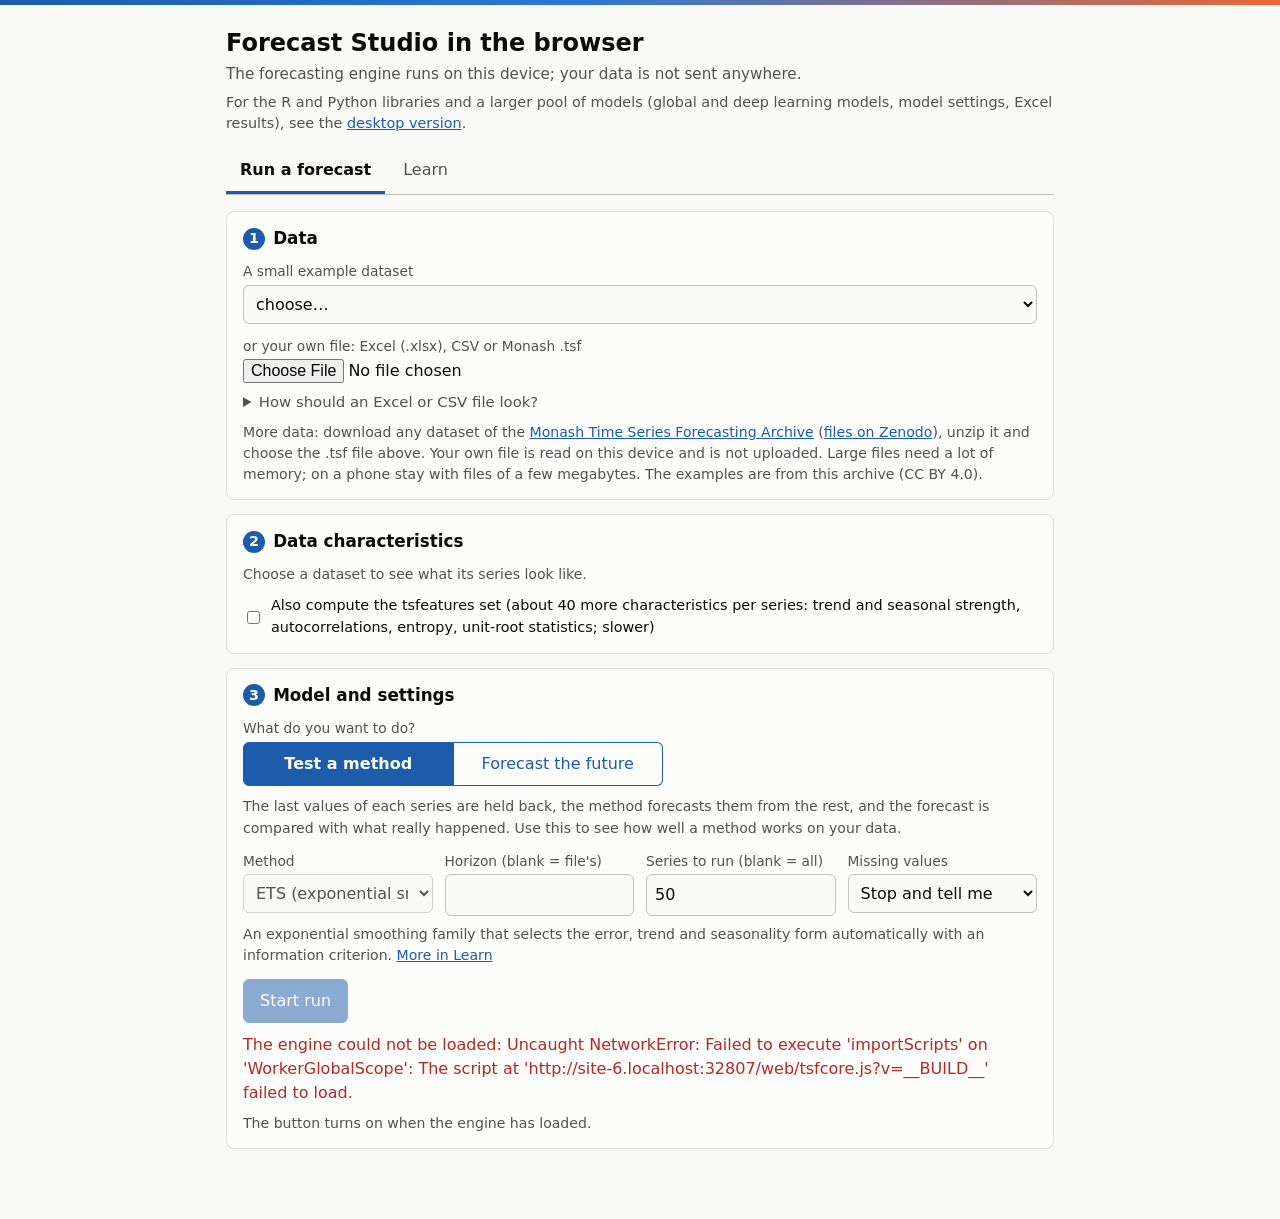
==== commit 68531913: "Browser page: forecast the future, Previous/Next side by side, some colour Forecast the future: a sw" ====
--- a/web/index.html
+++ b/web/index.html
@@ -10,6 +10,8 @@
     --bg: #f9f9f7; --panel: #fcfcfb; --ink: #0b0b0b; --ink2: #52514e; --muted: #898781; --line: #e1e0d9; --axis: #c3c2b7;
     --accent: #1c5cab; --on-accent: #ffffff; --series-1: #2a78d6; --band: rgba(42, 120, 214, 0.07);
     --warn: #7a5200; --bad: #b02a2a;
+    --warm: #eb6834; --tint: rgba(42, 120, 214, 0.09); --tint-line: rgba(42, 120, 214, 0.35);
+    --pi80: rgba(42, 120, 214, 0.26); --pi95: rgba(42, 120, 214, 0.13);
   }
   @media (prefers-color-scheme: dark) {
     :root {
@@ -17,6 +19,8 @@
       --bg: #0d0d0d; --panel: #1a1a19; --ink: #f0efec; --ink2: #c3c2b7; --muted: #898781; --line: #2c2c2a; --axis: #383835;
       --accent: #86b6ef; --on-accent: #0b0b0b; --series-1: #3987e5; --band: rgba(57, 135, 229, 0.10);
       --warn: #fab219; --bad: #e66767;
+      --warm: #d95926; --tint: rgba(57, 135, 229, 0.14); --tint-line: rgba(57, 135, 229, 0.45);
+      --pi80: rgba(57, 135, 229, 0.32); --pi95: rgba(57, 135, 229, 0.16);
     }
   }
   * { box-sizing: border-box; }
@@ -73,11 +77,24 @@
   .chk { display: flex; gap: 8px; align-items: center; margin: 10px 0 0; font-size: 0.9rem; color: var(--ink); }
   #pcaCanvas { display: block; width: 100%; touch-action: pan-y; cursor: crosshair; }
   .seg { display: flex; align-items: center; margin: 4px 0 10px; }
-  .seg button:not(.plain) { font: inherit; min-width: 56px; padding: 7px 14px; border: 1px solid var(--axis); background: transparent; color: var(--ink); cursor: pointer; }
+  .seg button:not(.plain) { font: inherit; min-width: 56px; padding: 7px 14px; border: 1px solid var(--accent); background: transparent; color: var(--accent); cursor: pointer; }
   .seg button:not(.plain):first-child { border-radius: 6px 0 0 6px; }
   .seg button:not(.plain):nth-child(2) { border-radius: 0 6px 6px 0; border-left: 0; }
-  .seg button[aria-pressed=true] { background: var(--ink); color: var(--panel); border-color: var(--ink); }
+  .seg button[aria-pressed=true] { background: var(--accent); color: var(--on-accent); font-weight: 600; }
   .seg button.plain { margin-left: 10px; }
+  .seg.wide { align-items: stretch; }
+  .seg.wide button { flex: 1 1 0; padding: 9px 10px; }
+  @media (min-width: 560px) { .seg.wide { max-width: 420px; } }
+  /* colour: numbered steps, tinted buttons, a band above the title */
+  body::before { content: ""; display: block; height: 5px; background: linear-gradient(90deg, var(--accent), var(--series-1) 45%, var(--warm)); }
+  h2 .num { display: inline-flex; align-items: center; justify-content: center; width: 1.55em; height: 1.55em; margin-right: 8px; border-radius: 50%;
+            background: var(--accent); color: var(--on-accent); font-size: 0.85em; font-weight: 600; vertical-align: 1px; }
+  button.tint { font: inherit; padding: 7px 12px; border-radius: 6px; border: 1px solid var(--tint-line); background: var(--tint); color: var(--accent); font-weight: 600; cursor: pointer; }
+  .chart-head > .pair { display: flex; gap: 8px; flex: 1 1 200px; max-width: 520px; }
+  .pair button { flex: 1 1 0; white-space: nowrap; }
+  .tile { border-top: 3px solid var(--series-1); }
+  .legend { flex-wrap: wrap; row-gap: 4px; }
+  .legend i.box { height: 10px; border: 0; border-radius: 2px; }
   .pca-legend { display: flex; flex-wrap: wrap; gap: 6px 10px; align-items: center; font-size: 0.85rem; color: var(--ink2); margin-top: 8px; }
   .pca-legend button { font: inherit; display: inline-flex; align-items: center; gap: 6px; padding: 3px 8px; border: 1px solid var(--axis);
                        border-radius: 14px; background: transparent; color: var(--ink); cursor: pointer; }
@@ -114,7 +131,7 @@
 
   <div id="panel-run" role="tabpanel" aria-labelledby="tab-run">
     <section>
-      <h2>1 Data</h2>
+      <h2><span class="num">1</span>Data</h2>
       <label for="example">A small example dataset</label>
       <select id="example"><option value="">loading…</option></select>
       <label for="file" style="margin-top:12px">or your own file: Excel (.xlsx), CSV or Monash .tsf</label>
@@ -147,7 +164,7 @@
     </section>
 
     <section>
-      <h2>2 Data characteristics</h2>
+      <h2><span class="num">2</span>Data characteristics</h2>
       <p id="charStatus" class="note" style="margin-top:0">Choose a dataset to see what its series look like.</p>
       <label id="charTsfRow" class="chk" hidden><input id="charTsf" type="checkbox"> Also compute the tsfeatures set (about 40 more
         characteristics per series: trend and seasonal strength, autocorrelations, entropy, unit-root statistics; slower)</label>
@@ -184,10 +201,15 @@
     </section>
 
     <section>
-      <h2>3 Model and settings</h2>
+      <h2><span class="num">3</span>Model and settings</h2>
+      <label id="purposeLabel">What do you want to do?</label>
+      <div class="seg wide" role="group" aria-labelledby="purposeLabel">
+        <button id="modeTest" type="button" aria-pressed="true">Test a method</button><button id="modeFuture" type="button" aria-pressed="false">Forecast the future</button>
+      </div>
+      <p id="modeNote" class="note" style="margin:0 0 12px"></p>
       <div class="grid">
         <div><label for="method">Method</label><select id="method" disabled><option>loading…</option></select></div>
-        <div><label for="horizon">Horizon (blank = file's)</label><input id="horizon" type="number" min="1" inputmode="numeric"></div>
+        <div><label id="horizonLabel" for="horizon">Horizon (blank = file's)</label><input id="horizon" type="number" min="1" inputmode="numeric"></div>
         <div><label for="maxSeries">Series to run (blank = all)</label><input id="maxSeries" type="number" min="1" inputmode="numeric" value="50"></div>
         <div><label for="missing">Missing values</label>
           <select id="missing"><option value="error">Stop and tell me</option><option value="locf">Carry last value forward</option>
@@ -200,27 +222,33 @@
     </section>
 
     <section id="results" hidden>
-      <h2>4 Results</h2>
+      <h2><span class="num">4</span>Results</h2>
       <p id="runInfo" class="note"></p>
       <div id="warnings"></div>
 
-      <h3>Summary of the error measures</h3>
-      <div class="scroll"><table id="summary"></table></div>
+      <div id="summaryBlock">
+        <h3>Summary of the error measures</h3>
+        <div class="scroll"><table id="summary"></table></div>
+      </div>
 
       <h3 id="fcTitle">Actual values and forecast</h3>
       <div class="chart-head">
         <div><label for="seriesSel">Series</label><select id="seriesSel"></select></div>
-        <button id="prevSeries" class="plain" type="button" aria-label="Previous series">‹ Previous</button>
-        <button id="nextSeries" class="plain" type="button" aria-label="Next series">Next ›</button>
-      </div>
-      <div class="legend"><span><i style="border-color:var(--ink2)"></i>Actual</span><span><i style="border-color:var(--series-1)"></i>Forecast</span></div>
+        <div class="pair">
+          <button id="prevSeries" class="tint" type="button" aria-label="Previous series">‹ Previous</button>
+          <button id="nextSeries" class="tint" type="button" aria-label="Next series">Next ›</button>
+        </div>
+      </div>
+      <div id="fcLegend" class="legend"></div>
       <div id="fcChart" class="chart"></div>
       <p id="fcNote" class="note"></p>
 
-      <h3 id="histTitle">How the error is spread over the series</h3>
-      <div class="chart-head"><div><label for="metricSel">Error measure</label><select id="metricSel"></select></div></div>
-      <div id="histChart" class="chart"></div>
-      <p id="histNote" class="note"></p>
+      <div id="histBlock">
+        <h3 id="histTitle">How the error is spread over the series</h3>
+        <div class="chart-head"><div><label for="metricSel">Error measure</label><select id="metricSel"></select></div></div>
+        <div id="histChart" class="chart"></div>
+        <p id="histNote" class="note"></p>
+      </div>
 
       <h3>Result files</h3>
       <div class="row" style="margin-top:4px"><button id="downloadAll" class="act" type="button">Download all (.zip)</button></div>
@@ -236,6 +264,12 @@
         compared with the test part, one error value per series for each measure.</p>
       <p>Series too short for the split are left out and listed in the result. When a method fails on a series, that series
         receives the seasonal naive forecast instead; these fallbacks are counted and reported, never hidden.</p>
+      <p><b>Forecast the future</b> skips the test: the method sees the whole series and forecasts the steps after its last
+        observation, so there is nothing to compare the forecast with and no error is computed. With ten series or more the
+        page also gives 80% and 95% prediction intervals. They are split conformal intervals: the same method is fitted once
+        more without the last <i>horizon</i> observations, its errors on those observations (scaled per series, pooled over
+        the series, one set per step ahead) say how far off such a forecast usually is, and that spread is placed around the
+        new forecast. They assume the future errs like the recent past.</p>
       <p>Nothing on this tab runs a computation. The texts are the ones the desktop application shows for the same methods
         and measures.</p>
     </section>
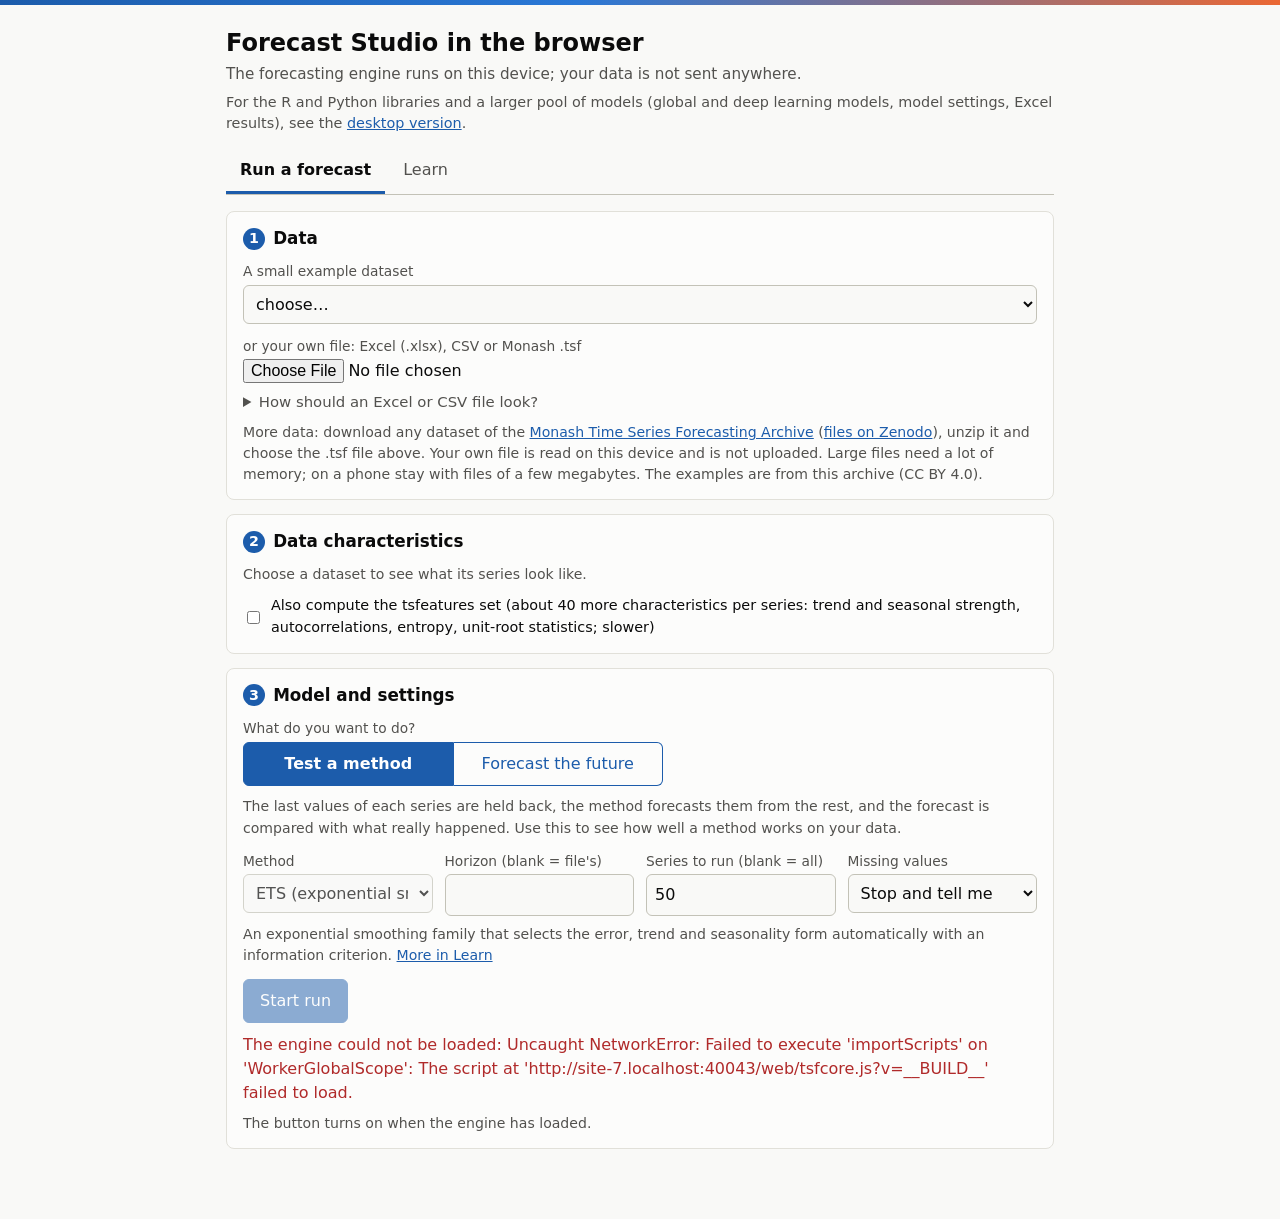
==== commit a84d74d3: "Browser page: a prediction interval always holds its forecast When the method erred to one side on t" ====
--- a/web/index.html
+++ b/web/index.html
@@ -269,7 +269,9 @@
         page also gives 80% and 95% prediction intervals. They are split conformal intervals: the same method is fitted once
         more without the last <i>horizon</i> observations, its errors on those observations (scaled per series, pooled over
         the series, one set per step ahead) say how far off such a forecast usually is, and that spread is placed around the
-        new forecast. They assume the future errs like the recent past.</p>
+        new forecast. They assume the future errs like the recent past. When the method
+        erred to one side on those observations, a bound can land on the wrong side of the forecast; the page then moves it
+        to the forecast and says so.</p>
       <p>Nothing on this tab runs a computation. The texts are the ones the desktop application shows for the same methods
         and measures.</p>
     </section>
